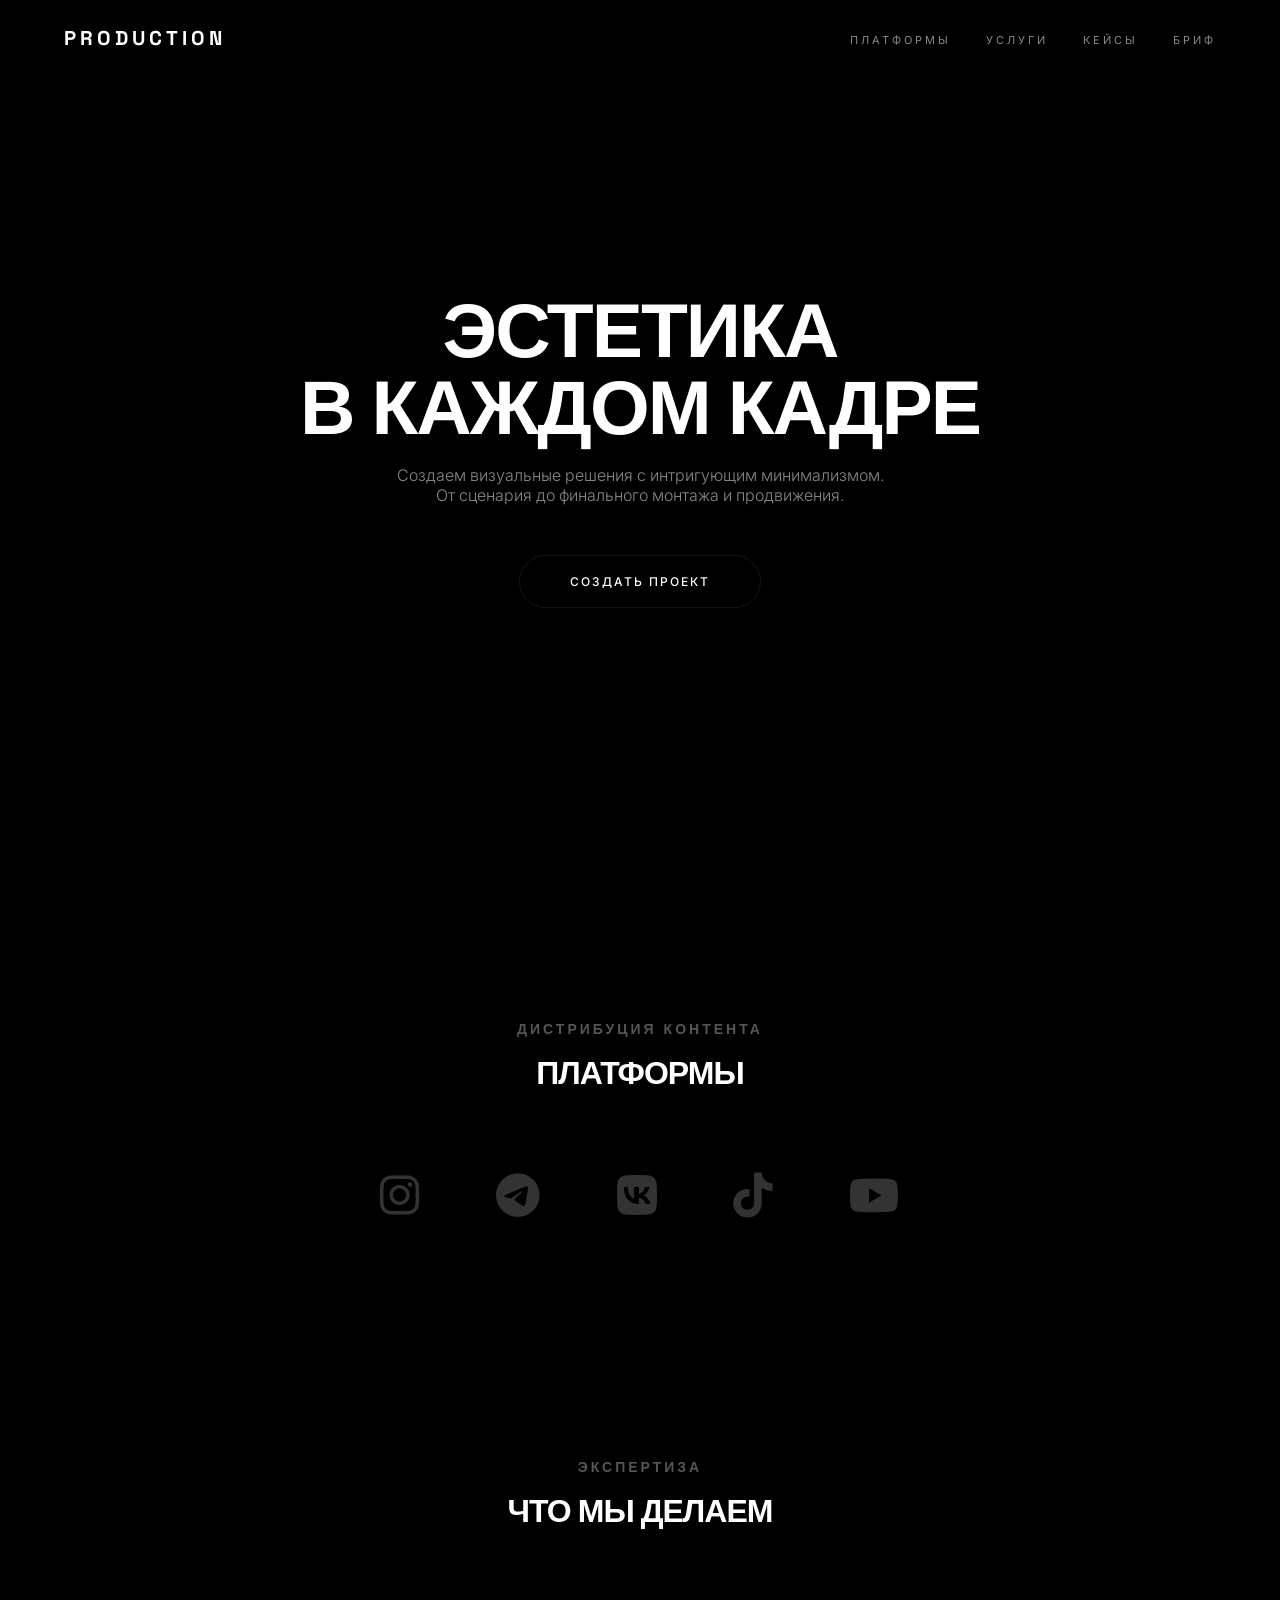
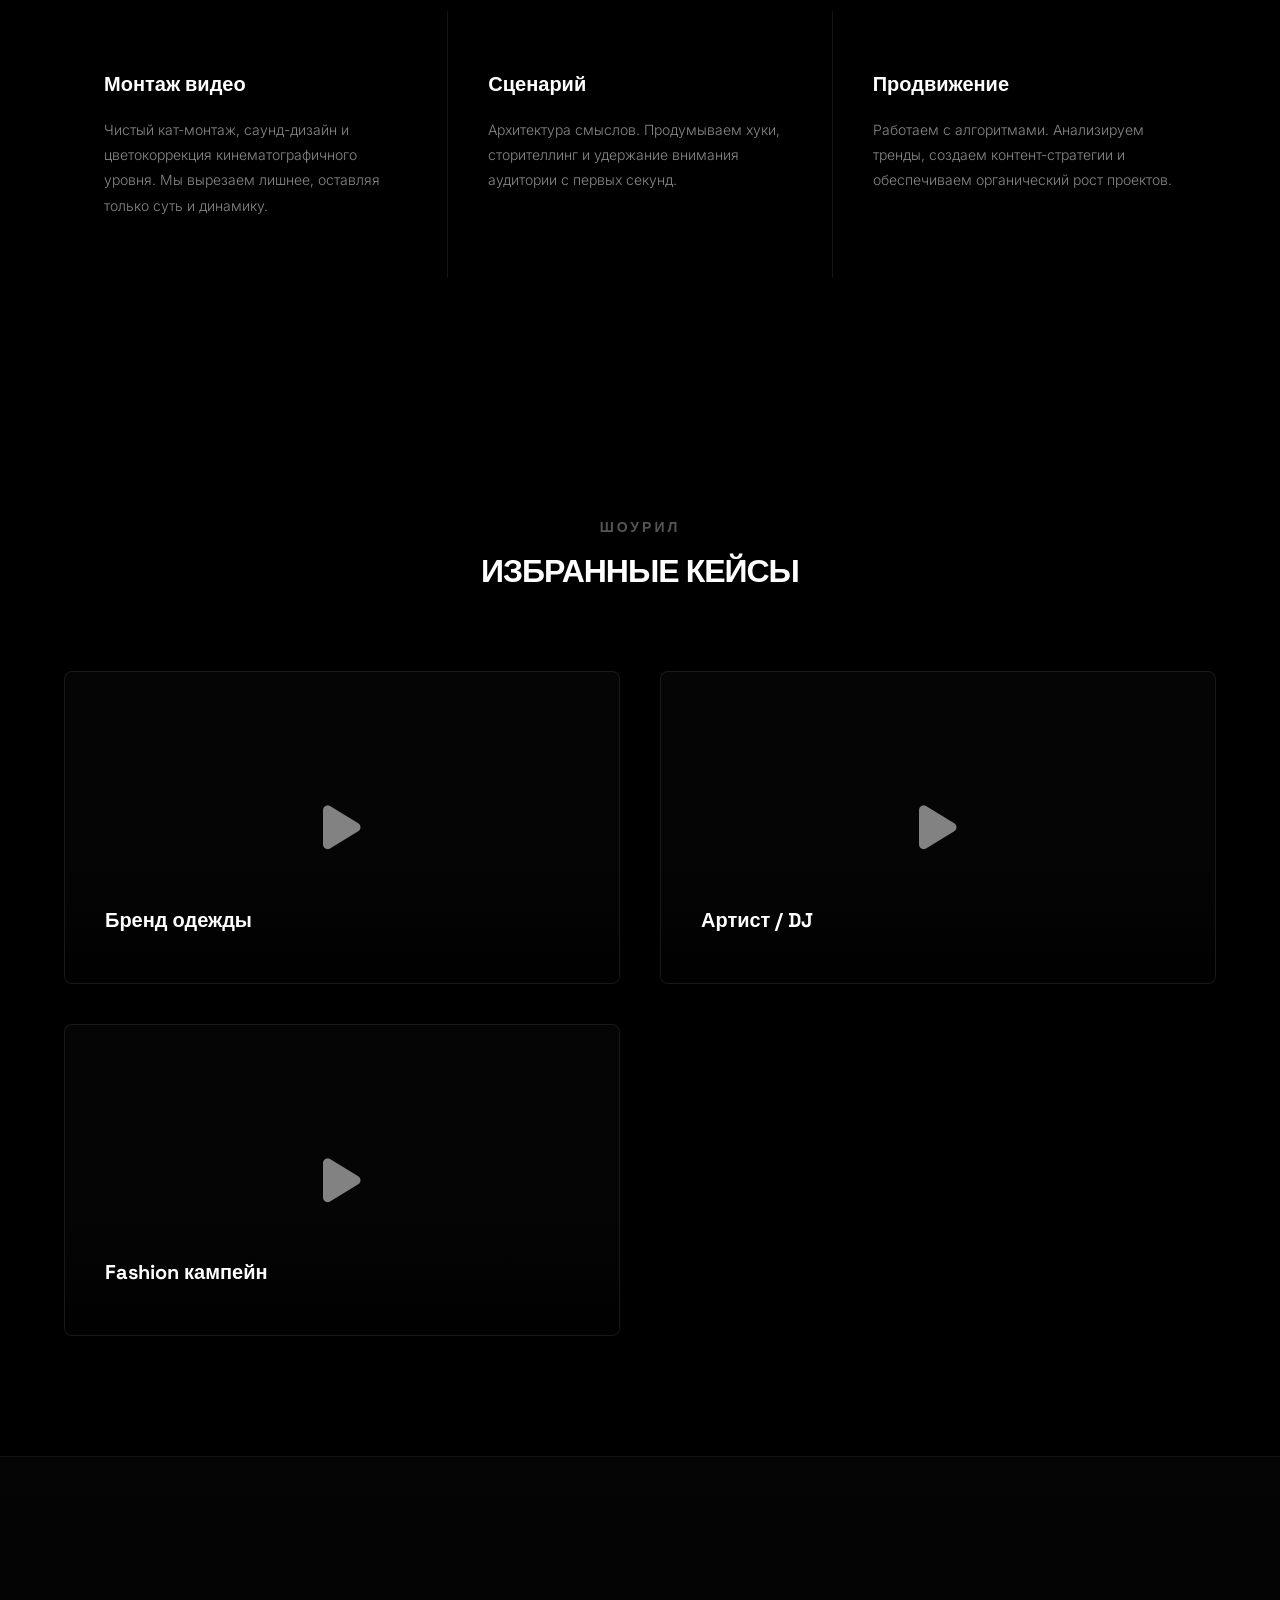
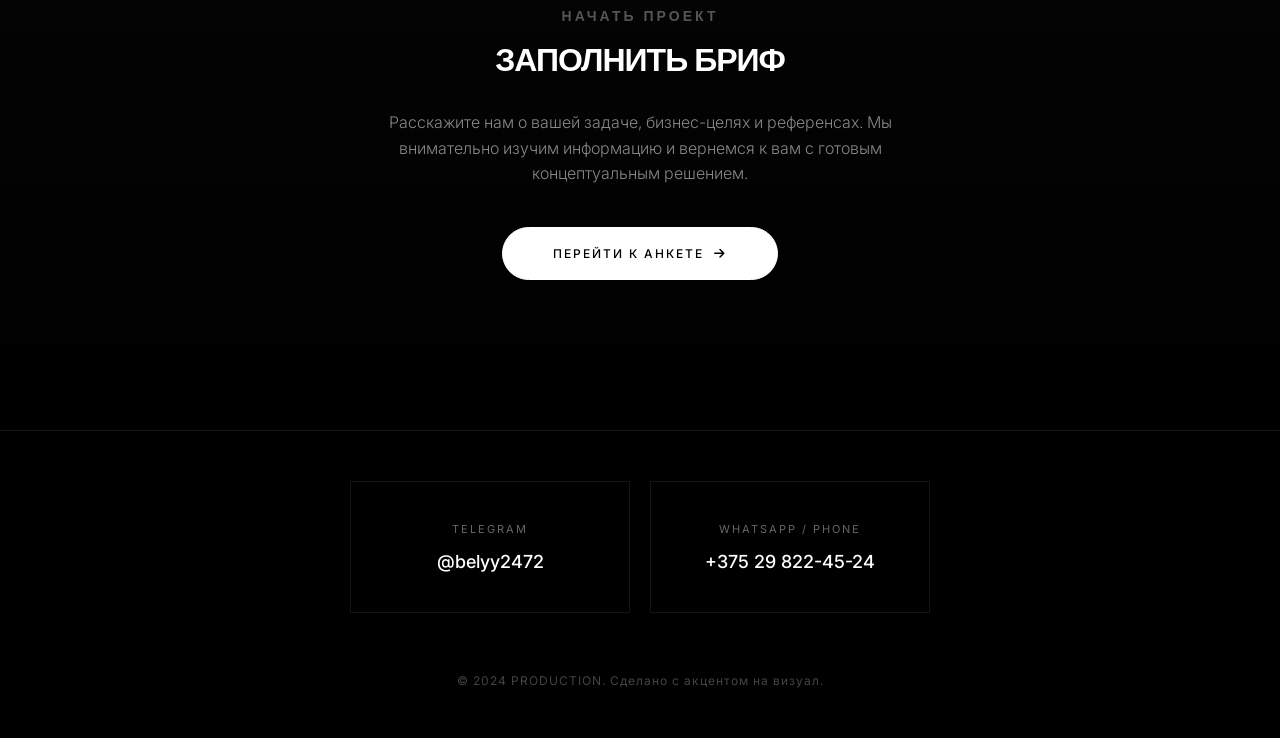
==== Untitled-1.html @ 93b4f533 "Add files via upload" ====
<!DOCTYPE html>
<html lang="ru">
<head>
    <meta charset="UTF-8">
    <meta name="viewport" content="width=device-width, initial-scale=1.0">
    <title>Production | Визуальные решения</title>
    <!-- Шрифты -->
    <link href="https://fonts.googleapis.com/css2?family=Inter:wght@300;400;500&family=Space+Grotesk:wght@500;700&display=swap" rel="stylesheet">
    <!-- Иконки для соцсетей и стрелочек -->
    <link rel="stylesheet" href="https://cdnjs.cloudflare.com/ajax/libs/font-awesome/6.4.0/css/all.min.css">
    
    <style>
        /* БАЗОВЫЕ НАСТРОЙКИ */
        :root {
            --bg-color: #000000; 
            --surface: rgba(255, 255, 255, 0.02);
            --border: rgba(255, 255, 255, 0.08);
            --text-main: #ffffff;
            --text-muted: #888888;
        }

        * { margin: 0; padding: 0; box-sizing: border-box; }

        body {
            font-family: 'Inter', sans-serif;
            background-color: var(--bg-color);
            color: var(--text-main);
            overflow-x: hidden;
            scroll-behavior: smooth;
        }

        h1, h2, h3, .logo-text { font-family: 'Space Grotesk', sans-serif; }
        a { text-decoration: none; color: inherit; }

        /* ШАПКА И ЛОГОТИП */
        header {
            position: fixed;
            top: 0; width: 100%;
            padding: 25px 5vw;
            display: flex; justify-content: space-between; align-items: center;
            background: linear-gradient(to bottom, rgba(0,0,0,0.9) 0%, transparent 100%);
            z-index: 1000;
        }

        .brand { display: flex; align-items: center; gap: 15px; cursor: pointer; }
        .brand img { width: 40px; height: 40px; object-fit: contain; }
        .logo-text { font-size: 20px; font-weight: 700; letter-spacing: 4px; color: white; text-transform: uppercase; }

        nav ul { list-style: none; display: flex; gap: 35px; }
        nav a { font-size: 11px; text-transform: uppercase; letter-spacing: 3px; color: var(--text-muted); transition: 0.3s; }
        nav a:hover { color: white; }

        /* АНИМАЦИИ ПОЯВЛЕНИЯ */
        .reveal {
            opacity: 0; transform: translateY(40px);
            transition: all 1s cubic-bezier(0.16, 1, 0.3, 1);
        }
        .reveal.active { opacity: 1; transform: translateY(0); }

        /* ГЛАВНЫЙ ЭКРАН */
        .hero {
            height: 100vh;
            display: flex; flex-direction: column; justify-content: center; align-items: center;
            text-align: center; padding: 0 20px; position: relative;
            background: linear-gradient(to bottom, rgba(0,0,0,0.3) 0%, rgba(0,0,0,0.8) 70%, #000000 100%), 
                        url('bg.jpg') center/cover no-repeat;
        }

        .hero h1 { font-size: 6vw; line-height: 1; margin-bottom: 20px; text-transform: uppercase; letter-spacing: -2px; }
        .hero p { font-size: 16px; color: var(--text-muted); max-width: 500px; margin-bottom: 50px; font-weight: 300; }

        /* КНОПКИ */
        .btn {
            padding: 18px 50px;
            background: transparent; color: white;
            font-size: 12px; font-weight: 500; text-transform: uppercase; letter-spacing: 2px;
            border: 1px solid var(--border); border-radius: 40px; cursor: pointer; transition: all 0.4s;
            display: inline-flex; align-items: center; gap: 10px;
        }
        .btn:hover { background: white; color: black; }
        
        /* Залитая кнопка для анкеты */
        .btn-filled { background: white; color: black; border-color: white; }
        .btn-filled:hover { background: transparent; color: white; border-color: var(--border); }

        /* ОБЩИЙ СТИЛЬ СЕКЦИЙ */
        section { padding: 120px 5vw; position: relative; z-index: 5; }
        .section-title { font-size: 32px; margin-bottom: 80px; text-transform: uppercase; letter-spacing: -1px; text-align: center; }
        .section-title span { color: #555; font-size: 14px; display: block; margin-bottom: 15px; letter-spacing: 3px; }

        /* ПЛАТФОРМЫ */
        .platforms-wrapper { display: flex; justify-content: center; align-items: center; gap: 6vw; flex-wrap: wrap; }
        .platform-icon { font-size: 45px; color: #333; transition: all 0.4s ease; cursor: pointer; }
        .platform-icon:hover.fa-instagram { color: #E1306C; transform: translateY(-10px); filter: drop-shadow(0 10px 20px rgba(225,48,108,0.4)); }
        .platform-icon:hover.fa-telegram { color: #229ED9; transform: translateY(-10px); filter: drop-shadow(0 10px 20px rgba(34,158,217,0.4)); }
        .platform-icon:hover.fa-vk { color: #4680C2; transform: translateY(-10px); filter: drop-shadow(0 10px 20px rgba(70,128,194,0.4)); }
        .platform-icon:hover.fa-tiktok { color: #fff; transform: translateY(-10px); text-shadow: -2px -2px 0 #00f2fe, 2px 2px 0 #fe0049; }
        .platform-icon:hover.fa-youtube { color: #FF0000; transform: translateY(-10px); filter: drop-shadow(0 10px 20px rgba(255,0,0,0.4)); }

        /* УСЛУГИ */
        .services-grid { display: grid; grid-template-columns: repeat(auto-fit, minmax(300px, 1fr)); gap: 1px; background: var(--border); }
        .service-card { background: var(--bg-color); padding: 60px 40px; transition: 0.4s; }
        .service-card:hover { background: var(--surface); }
        .service-card h3 { font-size: 20px; margin-bottom: 20px; }
        .service-card p { font-size: 14px; color: var(--text-muted); line-height: 1.8; font-weight: 300; }

        /* ПОРТФОЛИО */
        .portfolio-grid { display: grid; grid-template-columns: repeat(auto-fit, minmax(400px, 1fr)); gap: 40px; }
        .portfolio-item { position: relative; border-radius: 8px; overflow: hidden; aspect-ratio: 16/9; cursor: pointer; background: #050505; border: 1px solid var(--border); }
        .portfolio-item video { width: 100%; height: 100%; object-fit: cover; filter: grayscale(100%) brightness(0.4); transition: all 0.6s cubic-bezier(0.25, 0.46, 0.45, 0.94); }
        .play-icon { position: absolute; top: 50%; left: 50%; transform: translate(-50%, -50%); font-size: 50px; color: rgba(255,255,255,0.5); transition: all 0.4s ease; z-index: 10; pointer-events: none; }
        .portfolio-overlay { position: absolute; bottom: 0; left: 0; width: 100%; padding: 40px; background: linear-gradient(to top, rgba(0,0,0,0.9) 0%, transparent 100%); transition: all 0.4s ease; pointer-events: none; }
        .portfolio-overlay h3 { font-size: 20px; margin-bottom: 5px; transform: translateY(10px); transition: 0.4s; }
        .portfolio-overlay p { font-size: 12px; color: var(--text-muted); text-transform: uppercase; letter-spacing: 2px; transform: translateY(10px); opacity: 0; transition: 0.4s; }
        
        .portfolio-item:hover video { filter: grayscale(0%) brightness(1); transform: scale(1.03); }
        .portfolio-item:hover .play-icon { opacity: 0; transform: translate(-50%, -50%) scale(1.5); }
        .portfolio-item:hover .portfolio-overlay h3,
        .portfolio-item:hover .portfolio-overlay p { transform: translateY(0); opacity: 1; }

        /* АНКЕТА / БРИФ (Новый блок) */
        .brief-section {
            background: linear-gradient(to bottom, #050505, #000000);
            text-align: center;
            padding: 150px 5vw;
            border-top: 1px solid var(--border);
        }
        
        .brief-content { max-width: 600px; margin: 0 auto; }
        .brief-content p {
            font-size: 16px; color: var(--text-muted); line-height: 1.6; font-weight: 300; margin-bottom: 40px;
        }

        /* КОНТАКТЫ */
        footer { padding: 50px 5vw 50px; border-top: 1px solid var(--border); text-align: center; }
        .contact-links { display: flex; justify-content: center; gap: 20px; margin-bottom: 60px; flex-wrap: wrap; }
        .contact-card { padding: 40px; border: 1px solid var(--border); width: 280px; transition: 0.4s; }
        .contact-card:hover { border-color: white; background: var(--surface); }
        .contact-card span { display: block; font-size: 11px; color: #666; text-transform: uppercase; letter-spacing: 2px; margin-bottom: 15px; }
        .contact-card a { font-size: 18px; font-weight: 500; }
        .copyright { color: #444; font-size: 12px; letter-spacing: 1px; }

        @media (max-width: 768px) {
            header { padding: 20px; flex-direction: column; gap: 20px; background: black; }
            nav ul { flex-wrap: wrap; justify-content: center; gap: 15px; }
            .hero h1 { font-size: 40px; }
            .portfolio-grid { grid-template-columns: 1fr; }
            .platforms-wrapper { gap: 8vw; }
        }
    </style>
</head>
<body>

    <!-- ШАПКА -->
    <header>
        <div class="brand" onclick="window.scrollTo(0,0)">
            <img src="logo.png" alt="Логотип" onerror="this.style.display='none'"> 
            <span class="logo-text">Production</span>
        </div>
        <nav>
            <ul>
                <li><a href="#platforms">Платформы</a></li>
                <li><a href="#services">Услуги</a></li>
                <li><a href="#portfolio">Кейсы</a></li>
                <li><a href="#brief">Бриф</a></li> <!-- Добавлена кнопка Бриф в меню -->
            </ul>
        </nav>
    </header>

    <!-- ГЛАВНЫЙ ЭКРАН -->
    <section class="hero reveal">
        <h1>Эстетика<br>в каждом кадре</h1>
        <p>Создаем визуальные решения с интригующим минимализмом. От сценария до финального монтажа и продвижения.</p>
        <a href="#brief" class="btn">Создать проект</a>
    </section>

    <!-- ПЛАТФОРМЫ -->
    <section id="platforms">
        <h2 class="section-title reveal"><span>Дистрибуция контента</span> Платформы</h2>
        <div class="platforms-wrapper reveal">
            <i class="fa-brands fa-instagram platform-icon"></i>
            <i class="fa-brands fa-telegram platform-icon"></i>
            <i class="fa-brands fa-vk platform-icon"></i>
            <i class="fa-brands fa-tiktok platform-icon"></i>
            <i class="fa-brands fa-youtube platform-icon"></i>
        </div>
    </section>

    <!-- УСЛУГИ -->
    <section id="services">
        <h2 class="section-title reveal"><span>Экспертиза</span> Что мы делаем</h2>
        <div class="services-grid reveal">
            <div class="service-card">
                <h3>Монтаж видео</h3>
                <p>Чистый кат-монтаж, саунд-дизайн и цветокоррекция кинематографичного уровня. Мы вырезаем лишнее, оставляя только суть и динамику.</p>
            </div>
            <div class="service-card">
                <h3>Сценарий</h3>
                <p>Архитектура смыслов. Продумываем хуки, сторителлинг и удержание внимания аудитории с первых секунд.</p>
            </div>
            <div class="service-card">
                <h3>Продвижение</h3>
                <p>Работаем с алгоритмами. Анализируем тренды, создаем контент-стратегии и обеспечиваем органический рост проектов.</p>
            </div>
        </div>
    </section>

    <!-- ПОРТФОЛИО -->
    <section id="portfolio">
        <h2 class="section-title reveal"><span>Шоурил</span> Избранные кейсы</h2>
        <div class="portfolio-grid">
            
            <div class="portfolio-item reveal">
                <video src="https://cdn.coverr.co/videos/coverr-a-man-working-on-his-laptop-2856/1080p.mp4" muted loop playsinline></video>
                <i class="fa-solid fa-play play-icon"></i>
                <div class="portfolio-overlay">
                    <h3>Бренд одежды</h3>
                    <p>Reels • Монтаж</p>
                </div>
            </div>

            <div class="portfolio-item reveal" style="transition-delay: 0.1s;">
                <video src="https://cdn.coverr.co/videos/coverr-dj-mixing-music-in-a-club-5250/1080p.mp4" muted loop playsinline></video>
                <i class="fa-solid fa-play play-icon"></i>
                <div class="portfolio-overlay">
                    <h3>Артист / DJ</h3>
                    <p>Промо • TikTok</p>
                </div>
            </div>

            <div class="portfolio-item reveal" style="transition-delay: 0.2s;">
                <video src="https://cdn.coverr.co/videos/coverr-fashion-model-posing-in-a-studio-7036/1080p.mp4" muted loop playsinline></video>
                <i class="fa-solid fa-play play-icon"></i>
                <div class="portfolio-overlay">
                    <h3>Fashion кампейн</h3>
                    <p>YouTube • Сценарий</p>
                </div>
            </div>

        </div>
    </section>

    <!-- СЕКЦИЯ С АНКЕТОЙ (БРИФ) -->
    <section id="brief" class="brief-section reveal">
        <div class="brief-content">
            <h2 class="section-title" style="margin-bottom: 30px;"><span>Начать проект</span> Заполнить бриф</h2>
            <p>Расскажите нам о вашей задаче, бизнес-целях и референсах. Мы внимательно изучим информацию и вернемся к вам с готовым концептуальным решением.</p>
            <!-- ССЫЛКА НА ВАШУ GOOGLE ФОРМУ -->
            <a href="https://docs.google.com/forms/d/e/1FAIpQLSf7nuFdeDdjJe6Bgsn7Mg1mupMxiICfzl_mXEz2fYyOsfv13A/viewform?usp=dialog" target="_blank" class="btn btn-filled">
                Перейти к анкете <i class="fa-solid fa-arrow-right"></i>
            </a>
        </div>
    </section>

    <!-- КОНТАКТЫ -->
    <footer id="contact">
        <div class="contact-links reveal">
            <div class="contact-card">
                <span>Telegram</span>
                <a href="https://t.me/belyy2472" target="_blank">@belyy2472</a>
            </div>
            <div class="contact-card">
                <span>WhatsApp / Phone</span>
                <a href="tel:+375298224524">+375 29 822-45-24</a>
            </div>
        </div>
        <p class="copyright">© 2024 PRODUCTION. Сделано с акцентом на визуал.</p>
    </footer>

    <!-- СКРИПТЫ -->
    <script>
        // Анимация появления блоков
        const revealObserver = new IntersectionObserver((entries, observer) => {
            entries.forEach(entry => {
                if (entry.isIntersecting) {
                    entry.target.classList.add('active');
                    observer.unobserve(entry.target);
                }
            });
        }, { threshold: 0.1, rootMargin: "0px 0px -50px 0px" });
        
        document.querySelectorAll('.reveal').forEach(el => revealObserver.observe(el));

        // Воспроизведение видео при наведении
        document.querySelectorAll('.portfolio-item').forEach(item => {
            const video = item.querySelector('video');
            item.addEventListener('mouseenter', () => video.play());
            item.addEventListener('mouseleave', () => {
                video.pause();
                // video.currentTime = 0; // раскомментируйте, если нужно сбрасывать видео в начало
            });
        });
    </script>
</body>
</html>
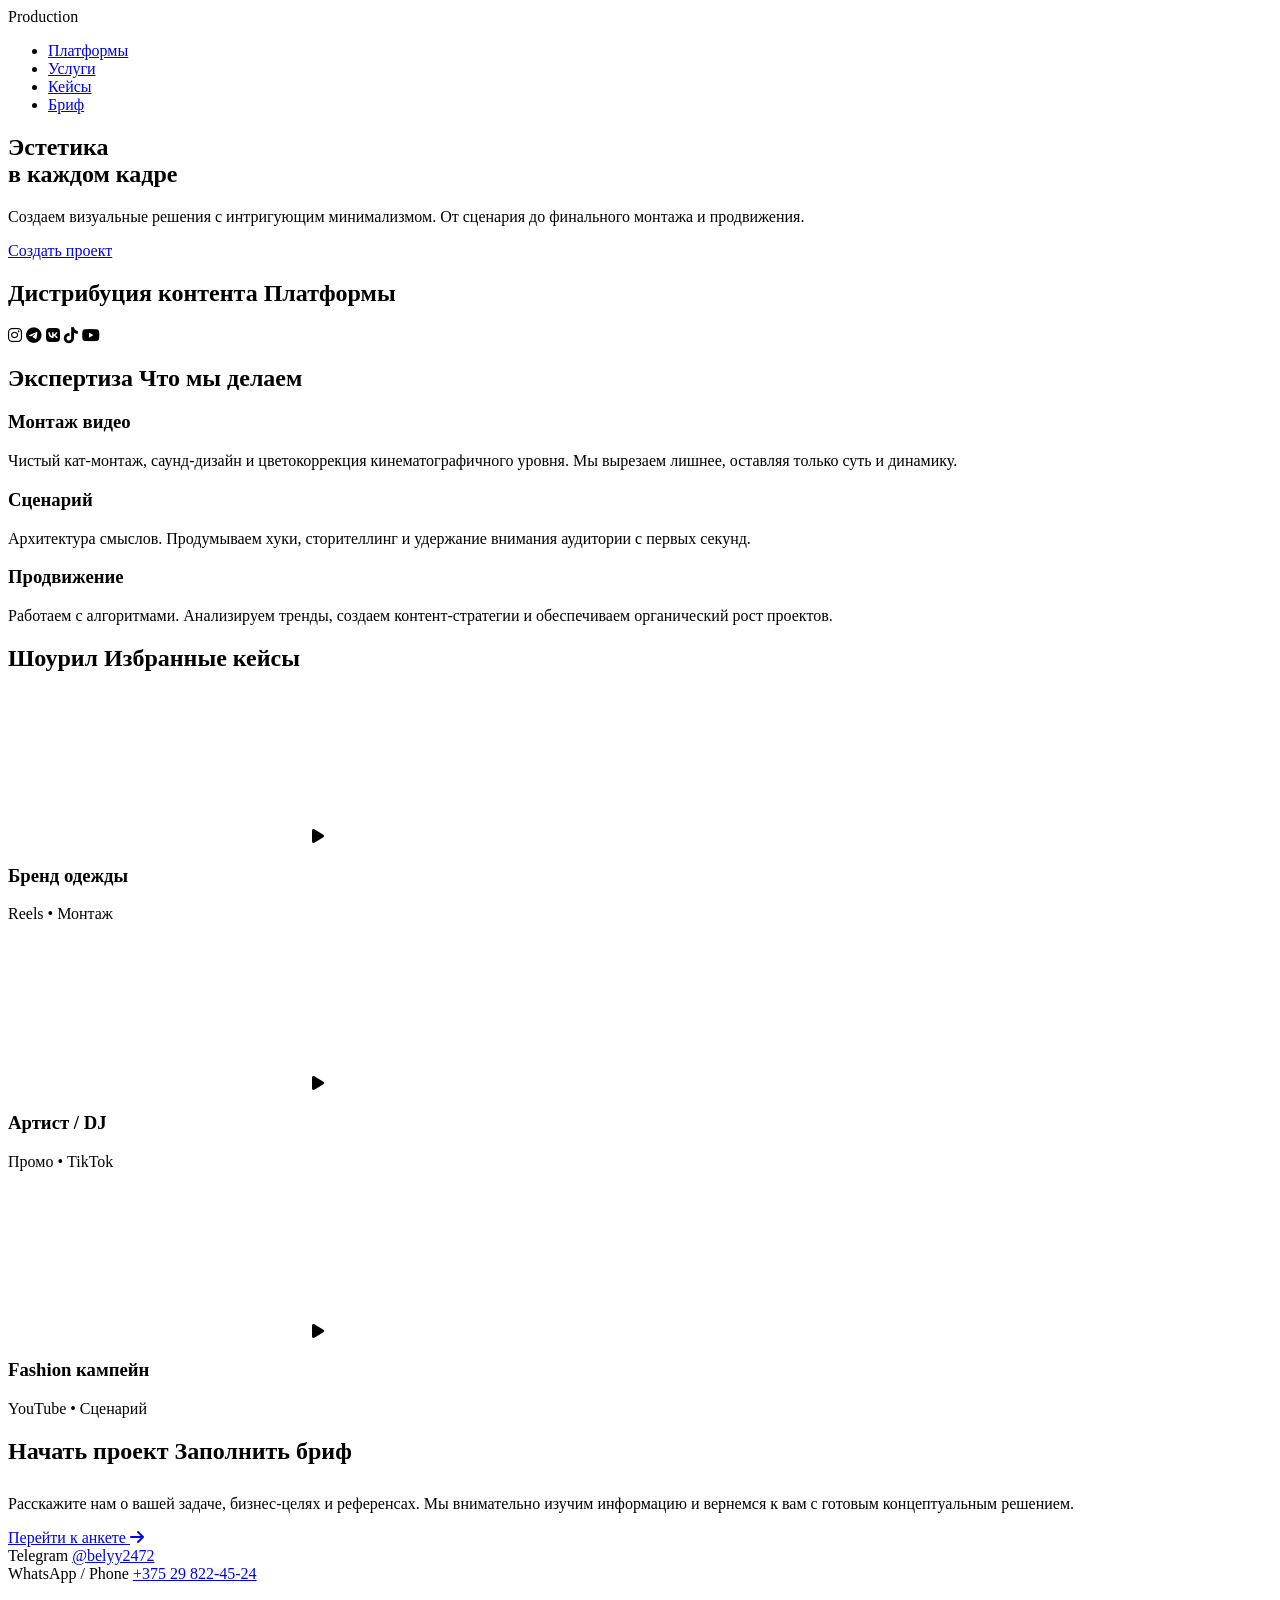
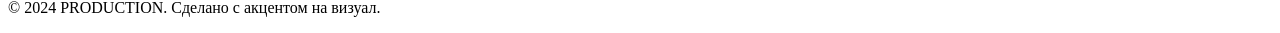
==== commit e014e63e: "Add files via upload" ====
--- a/Untitled-1.html
+++ b/Untitled-1.html
@@ -4,156 +4,22 @@
     <meta charset="UTF-8">
     <meta name="viewport" content="width=device-width, initial-scale=1.0">
     <title>Production | Визуальные решения</title>
-    <!-- Шрифты -->
+    
+    <!-- Подключение шрифтов Google Fonts -->
     <link href="https://fonts.googleapis.com/css2?family=Inter:wght@300;400;500&family=Space+Grotesk:wght@500;700&display=swap" rel="stylesheet">
-    <!-- Иконки для соцсетей и стрелочек -->
+    
+    <!-- Подключение иконок FontAwesome (соцсети, стрелки, play) -->
     <link rel="stylesheet" href="https://cdnjs.cloudflare.com/ajax/libs/font-awesome/6.4.0/css/all.min.css">
     
-    <style>
-        /* БАЗОВЫЕ НАСТРОЙКИ */
-        :root {
-            --bg-color: #000000; 
-            --surface: rgba(255, 255, 255, 0.02);
-            --border: rgba(255, 255, 255, 0.08);
-            --text-main: #ffffff;
-            --text-muted: #888888;
-        }
-
-        * { margin: 0; padding: 0; box-sizing: border-box; }
-
-        body {
-            font-family: 'Inter', sans-serif;
-            background-color: var(--bg-color);
-            color: var(--text-main);
-            overflow-x: hidden;
-            scroll-behavior: smooth;
-        }
-
-        h1, h2, h3, .logo-text { font-family: 'Space Grotesk', sans-serif; }
-        a { text-decoration: none; color: inherit; }
-
-        /* ШАПКА И ЛОГОТИП */
-        header {
-            position: fixed;
-            top: 0; width: 100%;
-            padding: 25px 5vw;
-            display: flex; justify-content: space-between; align-items: center;
-            background: linear-gradient(to bottom, rgba(0,0,0,0.9) 0%, transparent 100%);
-            z-index: 1000;
-        }
-
-        .brand { display: flex; align-items: center; gap: 15px; cursor: pointer; }
-        .brand img { width: 40px; height: 40px; object-fit: contain; }
-        .logo-text { font-size: 20px; font-weight: 700; letter-spacing: 4px; color: white; text-transform: uppercase; }
-
-        nav ul { list-style: none; display: flex; gap: 35px; }
-        nav a { font-size: 11px; text-transform: uppercase; letter-spacing: 3px; color: var(--text-muted); transition: 0.3s; }
-        nav a:hover { color: white; }
-
-        /* АНИМАЦИИ ПОЯВЛЕНИЯ */
-        .reveal {
-            opacity: 0; transform: translateY(40px);
-            transition: all 1s cubic-bezier(0.16, 1, 0.3, 1);
-        }
-        .reveal.active { opacity: 1; transform: translateY(0); }
-
-        /* ГЛАВНЫЙ ЭКРАН */
-        .hero {
-            height: 100vh;
-            display: flex; flex-direction: column; justify-content: center; align-items: center;
-            text-align: center; padding: 0 20px; position: relative;
-            background: linear-gradient(to bottom, rgba(0,0,0,0.3) 0%, rgba(0,0,0,0.8) 70%, #000000 100%), 
-                        url('bg.jpg') center/cover no-repeat;
-        }
-
-        .hero h1 { font-size: 6vw; line-height: 1; margin-bottom: 20px; text-transform: uppercase; letter-spacing: -2px; }
-        .hero p { font-size: 16px; color: var(--text-muted); max-width: 500px; margin-bottom: 50px; font-weight: 300; }
-
-        /* КНОПКИ */
-        .btn {
-            padding: 18px 50px;
-            background: transparent; color: white;
-            font-size: 12px; font-weight: 500; text-transform: uppercase; letter-spacing: 2px;
-            border: 1px solid var(--border); border-radius: 40px; cursor: pointer; transition: all 0.4s;
-            display: inline-flex; align-items: center; gap: 10px;
-        }
-        .btn:hover { background: white; color: black; }
-        
-        /* Залитая кнопка для анкеты */
-        .btn-filled { background: white; color: black; border-color: white; }
-        .btn-filled:hover { background: transparent; color: white; border-color: var(--border); }
-
-        /* ОБЩИЙ СТИЛЬ СЕКЦИЙ */
-        section { padding: 120px 5vw; position: relative; z-index: 5; }
-        .section-title { font-size: 32px; margin-bottom: 80px; text-transform: uppercase; letter-spacing: -1px; text-align: center; }
-        .section-title span { color: #555; font-size: 14px; display: block; margin-bottom: 15px; letter-spacing: 3px; }
-
-        /* ПЛАТФОРМЫ */
-        .platforms-wrapper { display: flex; justify-content: center; align-items: center; gap: 6vw; flex-wrap: wrap; }
-        .platform-icon { font-size: 45px; color: #333; transition: all 0.4s ease; cursor: pointer; }
-        .platform-icon:hover.fa-instagram { color: #E1306C; transform: translateY(-10px); filter: drop-shadow(0 10px 20px rgba(225,48,108,0.4)); }
-        .platform-icon:hover.fa-telegram { color: #229ED9; transform: translateY(-10px); filter: drop-shadow(0 10px 20px rgba(34,158,217,0.4)); }
-        .platform-icon:hover.fa-vk { color: #4680C2; transform: translateY(-10px); filter: drop-shadow(0 10px 20px rgba(70,128,194,0.4)); }
-        .platform-icon:hover.fa-tiktok { color: #fff; transform: translateY(-10px); text-shadow: -2px -2px 0 #00f2fe, 2px 2px 0 #fe0049; }
-        .platform-icon:hover.fa-youtube { color: #FF0000; transform: translateY(-10px); filter: drop-shadow(0 10px 20px rgba(255,0,0,0.4)); }
-
-        /* УСЛУГИ */
-        .services-grid { display: grid; grid-template-columns: repeat(auto-fit, minmax(300px, 1fr)); gap: 1px; background: var(--border); }
-        .service-card { background: var(--bg-color); padding: 60px 40px; transition: 0.4s; }
-        .service-card:hover { background: var(--surface); }
-        .service-card h3 { font-size: 20px; margin-bottom: 20px; }
-        .service-card p { font-size: 14px; color: var(--text-muted); line-height: 1.8; font-weight: 300; }
-
-        /* ПОРТФОЛИО */
-        .portfolio-grid { display: grid; grid-template-columns: repeat(auto-fit, minmax(400px, 1fr)); gap: 40px; }
-        .portfolio-item { position: relative; border-radius: 8px; overflow: hidden; aspect-ratio: 16/9; cursor: pointer; background: #050505; border: 1px solid var(--border); }
-        .portfolio-item video { width: 100%; height: 100%; object-fit: cover; filter: grayscale(100%) brightness(0.4); transition: all 0.6s cubic-bezier(0.25, 0.46, 0.45, 0.94); }
-        .play-icon { position: absolute; top: 50%; left: 50%; transform: translate(-50%, -50%); font-size: 50px; color: rgba(255,255,255,0.5); transition: all 0.4s ease; z-index: 10; pointer-events: none; }
-        .portfolio-overlay { position: absolute; bottom: 0; left: 0; width: 100%; padding: 40px; background: linear-gradient(to top, rgba(0,0,0,0.9) 0%, transparent 100%); transition: all 0.4s ease; pointer-events: none; }
-        .portfolio-overlay h3 { font-size: 20px; margin-bottom: 5px; transform: translateY(10px); transition: 0.4s; }
-        .portfolio-overlay p { font-size: 12px; color: var(--text-muted); text-transform: uppercase; letter-spacing: 2px; transform: translateY(10px); opacity: 0; transition: 0.4s; }
-        
-        .portfolio-item:hover video { filter: grayscale(0%) brightness(1); transform: scale(1.03); }
-        .portfolio-item:hover .play-icon { opacity: 0; transform: translate(-50%, -50%) scale(1.5); }
-        .portfolio-item:hover .portfolio-overlay h3,
-        .portfolio-item:hover .portfolio-overlay p { transform: translateY(0); opacity: 1; }
-
-        /* АНКЕТА / БРИФ (Новый блок) */
-        .brief-section {
-            background: linear-gradient(to bottom, #050505, #000000);
-            text-align: center;
-            padding: 150px 5vw;
-            border-top: 1px solid var(--border);
-        }
-        
-        .brief-content { max-width: 600px; margin: 0 auto; }
-        .brief-content p {
-            font-size: 16px; color: var(--text-muted); line-height: 1.6; font-weight: 300; margin-bottom: 40px;
-        }
-
-        /* КОНТАКТЫ */
-        footer { padding: 50px 5vw 50px; border-top: 1px solid var(--border); text-align: center; }
-        .contact-links { display: flex; justify-content: center; gap: 20px; margin-bottom: 60px; flex-wrap: wrap; }
-        .contact-card { padding: 40px; border: 1px solid var(--border); width: 280px; transition: 0.4s; }
-        .contact-card:hover { border-color: white; background: var(--surface); }
-        .contact-card span { display: block; font-size: 11px; color: #666; text-transform: uppercase; letter-spacing: 2px; margin-bottom: 15px; }
-        .contact-card a { font-size: 18px; font-weight: 500; }
-        .copyright { color: #444; font-size: 12px; letter-spacing: 1px; }
-
-        @media (max-width: 768px) {
-            header { padding: 20px; flex-direction: column; gap: 20px; background: black; }
-            nav ul { flex-wrap: wrap; justify-content: center; gap: 15px; }
-            .hero h1 { font-size: 40px; }
-            .portfolio-grid { grid-template-columns: 1fr; }
-            .platforms-wrapper { gap: 8vw; }
-        }
-    </style>
+    <!-- ПОДКЛЮЧЕНИЕ ВАШЕГО CSS ФАЙЛА -->
+    <link rel="stylesheet" href="style.css">
 </head>
 <body>
 
     <!-- ШАПКА -->
     <header>
         <div class="brand" onclick="window.scrollTo(0,0)">
+            <!-- Логотип (файл logo.png должен лежать в той же папке) -->
             <img src="logo.png" alt="Логотип" onerror="this.style.display='none'"> 
             <span class="logo-text">Production</span>
         </div>
@@ -162,7 +28,7 @@
                 <li><a href="#platforms">Платформы</a></li>
                 <li><a href="#services">Услуги</a></li>
                 <li><a href="#portfolio">Кейсы</a></li>
-                <li><a href="#brief">Бриф</a></li> <!-- Добавлена кнопка Бриф в меню -->
+                <li><a href="#brief">Бриф</a></li>
             </ul>
         </nav>
     </header>
@@ -210,6 +76,7 @@
         <h2 class="section-title reveal"><span>Шоурил</span> Избранные кейсы</h2>
         <div class="portfolio-grid">
             
+            <!-- Кейс 1 -->
             <div class="portfolio-item reveal">
                 <video src="https://cdn.coverr.co/videos/coverr-a-man-working-on-his-laptop-2856/1080p.mp4" muted loop playsinline></video>
                 <i class="fa-solid fa-play play-icon"></i>
@@ -219,6 +86,7 @@
                 </div>
             </div>
 
+            <!-- Кейс 2 -->
             <div class="portfolio-item reveal" style="transition-delay: 0.1s;">
                 <video src="https://cdn.coverr.co/videos/coverr-dj-mixing-music-in-a-club-5250/1080p.mp4" muted loop playsinline></video>
                 <i class="fa-solid fa-play play-icon"></i>
@@ -228,6 +96,7 @@
                 </div>
             </div>
 
+            <!-- Кейс 3 -->
             <div class="portfolio-item reveal" style="transition-delay: 0.2s;">
                 <video src="https://cdn.coverr.co/videos/coverr-fashion-model-posing-in-a-studio-7036/1080p.mp4" muted loop playsinline></video>
                 <i class="fa-solid fa-play play-icon"></i>
@@ -245,7 +114,6 @@
         <div class="brief-content">
             <h2 class="section-title" style="margin-bottom: 30px;"><span>Начать проект</span> Заполнить бриф</h2>
             <p>Расскажите нам о вашей задаче, бизнес-целях и референсах. Мы внимательно изучим информацию и вернемся к вам с готовым концептуальным решением.</p>
-            <!-- ССЫЛКА НА ВАШУ GOOGLE ФОРМУ -->
             <a href="https://docs.google.com/forms/d/e/1FAIpQLSf7nuFdeDdjJe6Bgsn7Mg1mupMxiICfzl_mXEz2fYyOsfv13A/viewform?usp=dialog" target="_blank" class="btn btn-filled">
                 Перейти к анкете <i class="fa-solid fa-arrow-right"></i>
             </a>
@@ -267,9 +135,9 @@
         <p class="copyright">© 2024 PRODUCTION. Сделано с акцентом на визуал.</p>
     </footer>
 
-    <!-- СКРИПТЫ -->
+    <!-- СКРИПТЫ (JS для анимаций и видео) -->
     <script>
-        // Анимация появления блоков
+        // 1. Анимация плавного появления блоков при скролле (Scroll Reveal)
         const revealObserver = new IntersectionObserver((entries, observer) => {
             entries.forEach(entry => {
                 if (entry.isIntersecting) {
@@ -281,13 +149,19 @@
         
         document.querySelectorAll('.reveal').forEach(el => revealObserver.observe(el));
 
-        // Воспроизведение видео при наведении
+        // 2. Логика воспроизведения видео при наведении мышки
         document.querySelectorAll('.portfolio-item').forEach(item => {
             const video = item.querySelector('video');
-            item.addEventListener('mouseenter', () => video.play());
+            
+            // Включаем видео при наведении
+            item.addEventListener('mouseenter', () => {
+                video.play();
+            });
+            
+            // Ставим на паузу при отводе мыши
             item.addEventListener('mouseleave', () => {
                 video.pause();
-                // video.currentTime = 0; // раскомментируйте, если нужно сбрасывать видео в начало
+                // video.currentTime = 0; // Раскомментируйте, если хотите чтобы видео сбрасывалось в начало
             });
         });
     </script>
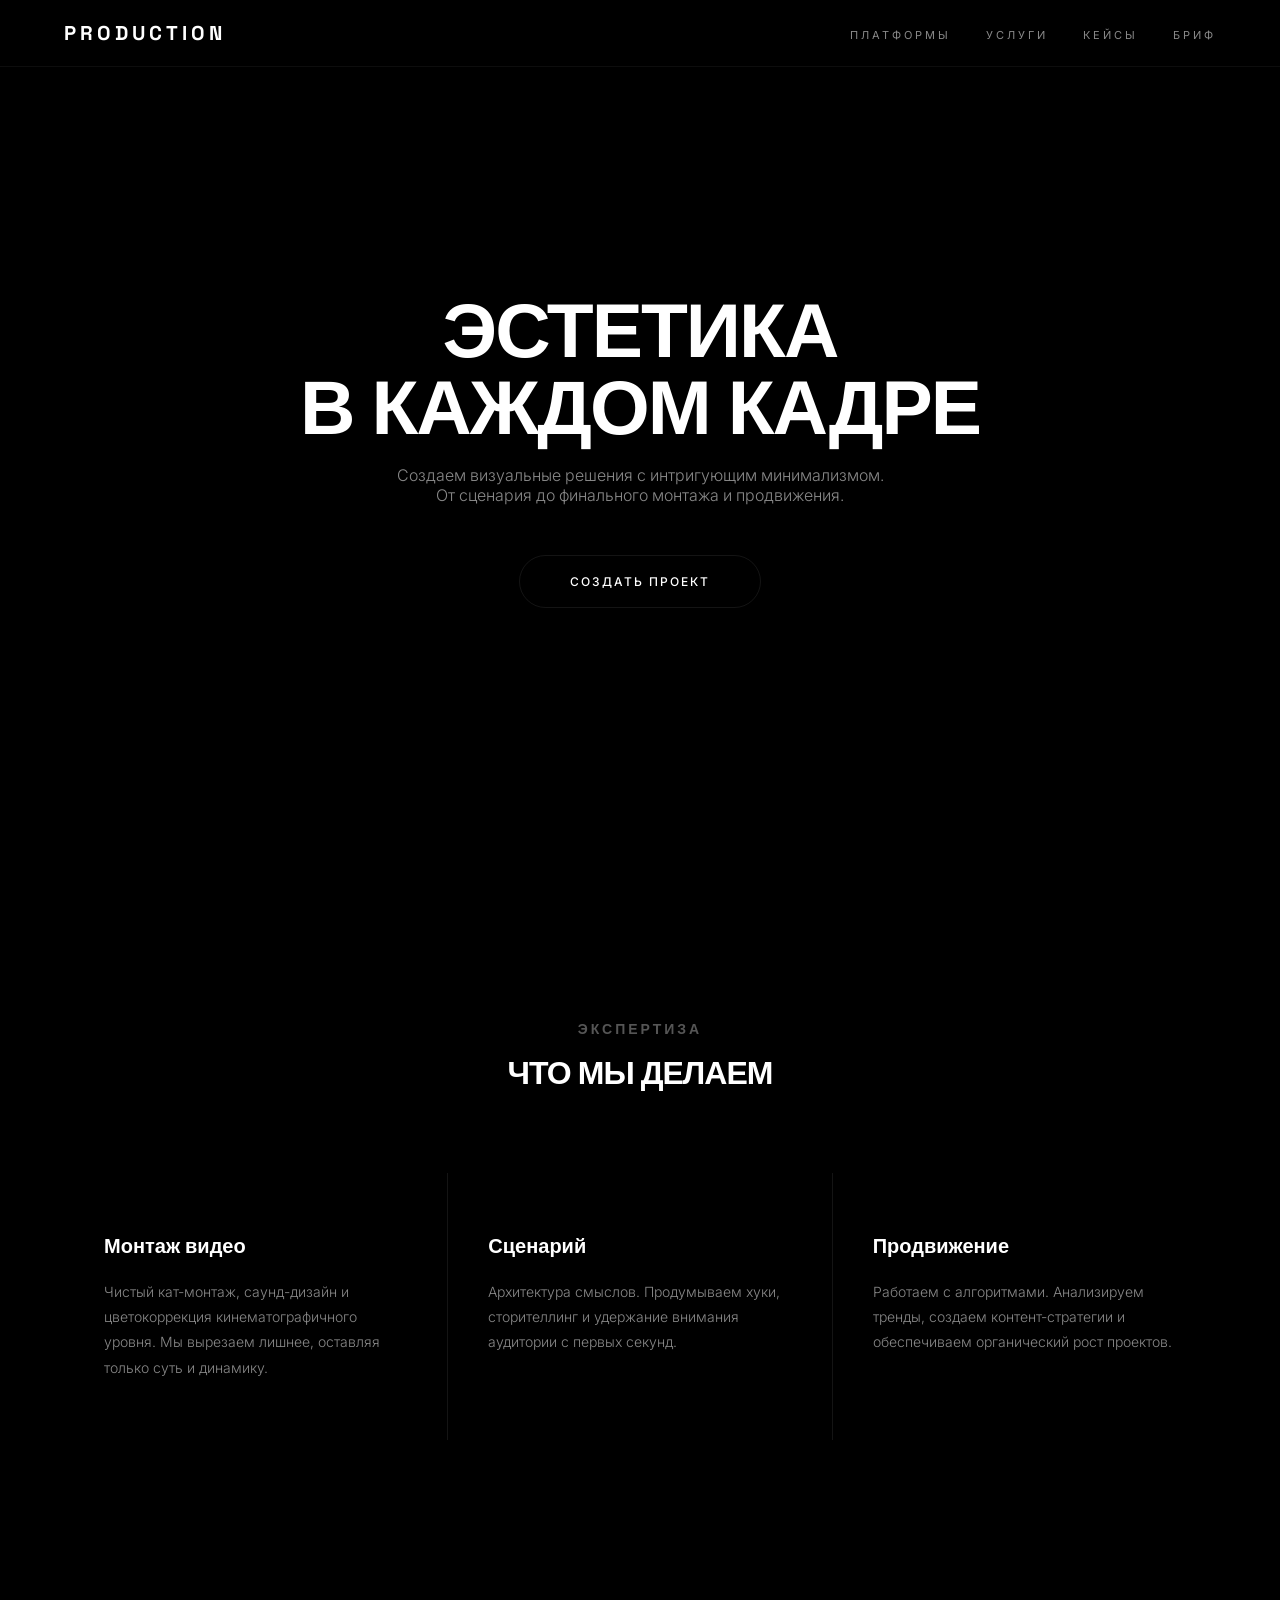
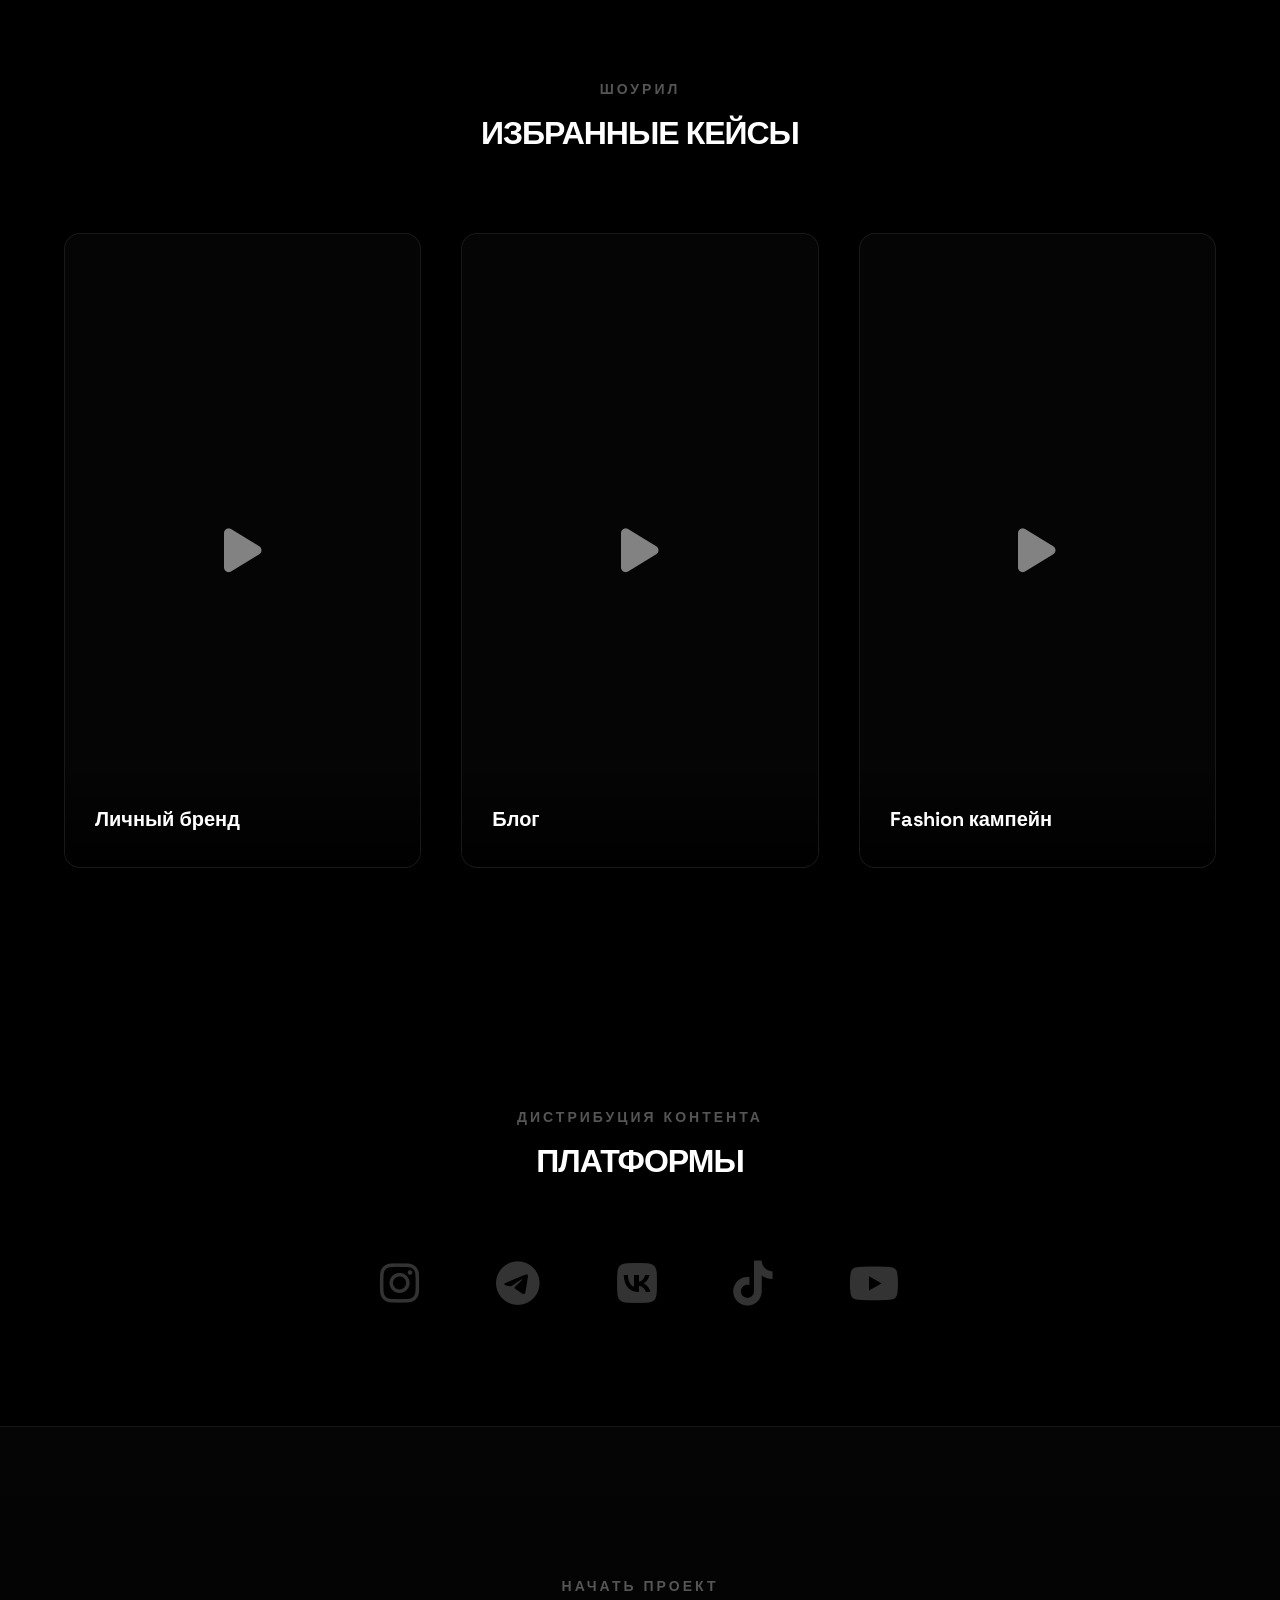
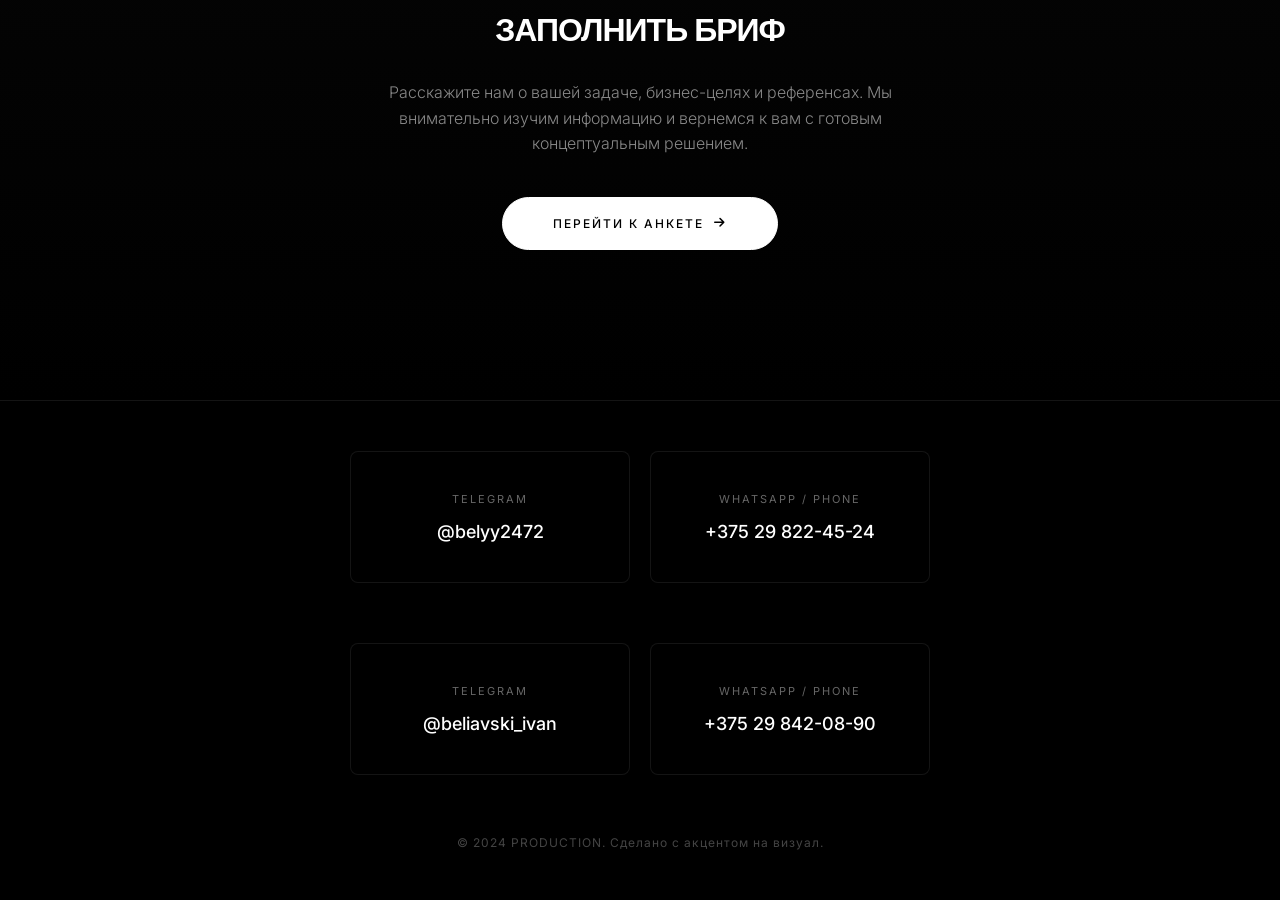
==== commit 78fb1c17: "Add files via upload" ====
--- a/Untitled-1.html
+++ b/Untitled-1.html
@@ -8,18 +8,249 @@
     <!-- Подключение шрифтов Google Fonts -->
     <link href="https://fonts.googleapis.com/css2?family=Inter:wght@300;400;500&family=Space+Grotesk:wght@500;700&display=swap" rel="stylesheet">
     
-    <!-- Подключение иконок FontAwesome (соцсети, стрелки, play) -->
+    <!-- Подключение иконок FontAwesome -->
     <link rel="stylesheet" href="https://cdnjs.cloudflare.com/ajax/libs/font-awesome/6.4.0/css/all.min.css">
     
-    <!-- ПОДКЛЮЧЕНИЕ ВАШЕГО CSS ФАЙЛА -->
-    <link rel="stylesheet" href="style.css">
+    <style>
+        /* =========================================
+           1. БАЗОВЫЕ НАСТРОЙКИ И ПЕРЕМЕННЫЕ
+           ========================================= */
+        :root {
+            --bg-color: #000000;
+            --surface: rgba(255, 255, 255, 0.03);
+            --border: rgba(255, 255, 255, 0.08);
+            --text-main: #ffffff;
+            --text-muted: #888888;
+        }
+
+        * { margin: 0; padding: 0; box-sizing: border-box; }
+
+        body {
+            font-family: 'Inter', sans-serif;
+            background-color: var(--bg-color);
+            color: var(--text-main);
+            overflow-x: hidden;
+            scroll-behavior: smooth;
+        }
+
+        h1, h2, h3, .logo-text { font-family: 'Space Grotesk', sans-serif; }
+        a { text-decoration: none; color: inherit; }
+
+        /* =========================================
+           2. ГЛОБАЛЬНЫЕ АНИМАЦИИ (SCROLL REVEAL)
+           ========================================= */
+        .reveal {
+            opacity: 0; 
+            transform: translateY(50px) scale(0.98);
+            transition: all 1s cubic-bezier(0.16, 1, 0.3, 1);
+        }
+        .reveal.active { opacity: 1; transform: translateY(0) scale(1); }
+
+        /* =========================================
+           3. ШАПКА И НАВИГАЦИЯ
+           ========================================= */
+        header {
+            position: fixed; top: 0; width: 100%; padding: 20px 5vw;
+            display: flex; justify-content: space-between; align-items: center;
+            background: rgba(0, 0, 0, 0.4);
+            backdrop-filter: blur(12px); -webkit-backdrop-filter: blur(12px);
+            border-bottom: 1px solid rgba(255, 255, 255, 0.05);
+            z-index: 1000; transition: all 0.4s ease;
+        }
+
+        .brand { display: flex; align-items: center; gap: 15px; cursor: pointer; }
+        .brand img { width: 40px; height: 40px; object-fit: contain; }
+        .logo-text { font-size: 20px; font-weight: 700; letter-spacing: 4px; text-transform: uppercase; }
+
+        nav ul { list-style: none; display: flex; gap: 35px; }
+        nav a { font-size: 11px; text-transform: uppercase; letter-spacing: 3px; color: var(--text-muted); transition: 0.3s ease; }
+        nav a:hover { color: white; text-shadow: 0 0 10px rgba(255,255,255,0.5); }
+
+        /* =========================================
+           4. ГЛАВНЫЙ ЭКРАН (HERO С ВИДЕО)
+           ========================================= */
+        .hero {
+            height: 100vh;
+            position: relative; 
+            display: flex; 
+            justify-content: center; 
+            align-items: center;
+            overflow: hidden; 
+        }
+
+        .hero-video {
+            position: absolute;
+            top: 0; left: 0;
+            width: 100%; height: 100%;
+            object-fit: cover; 
+            z-index: 1; 
+            filter: brightness(0.8); 
+        }
+
+        .hero-overlay {
+            position: absolute;
+            top: 0; left: 0;
+            width: 100%; height: 100%;
+            background: linear-gradient(to bottom, rgba(0,0,0,0.3) 0%, rgba(0,0,0,0.7) 70%, #000000 100%);
+            z-index: 2; 
+        }
+
+        .hero-content {
+            position: relative;
+            z-index: 3; 
+            text-align: center;
+            padding: 0 20px;
+            display: flex; flex-direction: column; align-items: center;
+        }
+
+        .hero h1 { 
+            font-size: 6vw; line-height: 1; margin-bottom: 20px; 
+            text-transform: uppercase; letter-spacing: -2px; 
+            animation: fadeInDown 1.2s ease-out; 
+        }
+
+        .hero p { 
+            font-size: 16px; color: var(--text-muted); max-width: 500px; 
+            margin-bottom: 50px; font-weight: 300; 
+            animation: fadeInUp 1.2s ease-out 0.2s backwards;
+        }
+
+        @keyframes fadeInDown {
+            from { opacity: 0; transform: translateY(-30px); }
+            to { opacity: 1; transform: translateY(0); }
+        }
+
+        @keyframes fadeInUp {
+            from { opacity: 0; transform: translateY(30px); }
+            to { opacity: 1; transform: translateY(0); }
+        }
+
+        /* =========================================
+           5. КНОПКИ
+           ========================================= */
+        .btn {
+            padding: 18px 50px; background: transparent; color: white;
+            font-size: 12px; font-weight: 500; text-transform: uppercase; letter-spacing: 2px;
+            border: 1px solid var(--border); border-radius: 40px; cursor: pointer; 
+            transition: all 0.4s cubic-bezier(0.25, 0.46, 0.45, 0.94);
+            display: inline-flex; align-items: center; gap: 10px;
+        }
+        .btn:hover { background: white; color: black; transform: translateY(-3px); box-shadow: 0 10px 20px rgba(255, 255, 255, 0.15); }
+        
+        .btn-filled { background: white; color: black; border-color: white; }
+        .btn-filled:hover { background: transparent; color: white; border-color: var(--border); }
+
+        /* =========================================
+           6. СТРУКТУРА СЕКЦИЙ
+           ========================================= */
+        section { padding: 120px 5vw; position: relative; z-index: 5; }
+        .section-title { font-size: 32px; margin-bottom: 80px; text-transform: uppercase; letter-spacing: -1px; text-align: center; }
+        .section-title span { color: #555; font-size: 14px; display: block; margin-bottom: 15px; letter-spacing: 3px; }
+
+        /* =========================================
+           7. ПЛАТФОРМЫ
+           ========================================= */
+        .platforms-wrapper { display: flex; justify-content: center; align-items: center; gap: 6vw; flex-wrap: wrap; }
+        .platform-icon { font-size: 45px; color: #333; transition: all 0.5s cubic-bezier(0.34, 1.56, 0.64, 1); cursor: pointer; }
+        .platform-icon:hover.fa-instagram { color: #E1306C; transform: translateY(-15px) scale(1.1); filter: drop-shadow(0 15px 25px rgba(225,48,108,0.5)); }
+        .platform-icon:hover.fa-telegram { color: #229ED9; transform: translateY(-15px) scale(1.1); filter: drop-shadow(0 15px 25px rgba(34,158,217,0.5)); }
+        .platform-icon:hover.fa-vk { color: #4680C2; transform: translateY(-15px) scale(1.1); filter: drop-shadow(0 15px 25px rgba(70,128,194,0.5)); }
+        .platform-icon:hover.fa-tiktok { color: #fff; transform: translateY(-15px) scale(1.1); text-shadow: -3px -3px 0 #00f2fe, 3px 3px 0 #fe0049; }
+        .platform-icon:hover.fa-youtube { color: #FF0000; transform: translateY(-15px) scale(1.1); filter: drop-shadow(0 15px 25px rgba(255,0,0,0.5)); }
+
+        /* =========================================
+           8. УСЛУГИ
+           ========================================= */
+        .services-grid { display: grid; grid-template-columns: repeat(auto-fit, minmax(300px, 1fr)); gap: 1px; background: var(--border); }
+        .service-card { background: var(--bg-color); padding: 60px 40px; transition: all 0.5s ease; }
+        .service-card:hover { background: var(--surface); transform: translateY(-5px); box-shadow: inset 0 0 0 1px rgba(255,255,255,0.1); }
+        .service-card h3 { font-size: 20px; margin-bottom: 20px; }
+        .service-card p { font-size: 14px; color: var(--text-muted); line-height: 1.8; font-weight: 300; }
+
+        /* =========================================
+           9. ПОРТФОЛИО (ИЗМЕНЕНО НА REELS ФОРМАТ)
+           ========================================= */
+        .portfolio-grid { 
+            display: grid; 
+            grid-template-columns: repeat(auto-fit, minmax(280px, 1fr)); /* Уменьшена ширина карточки */
+            gap: 40px; 
+        }
+        
+        .portfolio-item { 
+            position: relative; 
+            border-radius: 16px; /* Более сильное скругление, как у телефона */
+            overflow: hidden; 
+            aspect-ratio: 9/16; /* Вертикальный формат Reels/TikTok */
+            cursor: pointer; 
+            background: #050505; 
+            border: 1px solid var(--border); 
+            transition: transform 0.5s ease, box-shadow 0.5s ease; 
+        }
+        
+        .portfolio-item video { 
+            width: 100%; 
+            height: 100%; 
+            object-fit: cover; 
+            filter: grayscale(100%) brightness(0.3); 
+            transition: all 0.8s cubic-bezier(0.25, 0.46, 0.45, 0.94); 
+        }
+        
+        .play-icon { 
+            position: absolute; top: 50%; left: 50%; transform: translate(-50%, -50%); 
+            font-size: 50px; color: rgba(255,255,255,0.5); 
+            transition: all 0.5s cubic-bezier(0.175, 0.885, 0.32, 1.275); 
+            z-index: 10; pointer-events: none; 
+        }
+        
+        .portfolio-overlay { 
+            position: absolute; bottom: 0; left: 0; width: 100%; 
+            padding: 30px; /* Чуть меньше отступов для вертикальной карточки */
+            background: linear-gradient(to top, rgba(0,0,0,0.95) 0%, transparent 100%); 
+            transition: all 0.5s ease; pointer-events: none; 
+        }
+        
+        .portfolio-overlay h3 { font-size: 20px; margin-bottom: 5px; transform: translateY(15px); transition: all 0.5s ease; }
+        .portfolio-overlay p { font-size: 12px; color: var(--text-muted); text-transform: uppercase; letter-spacing: 2px; transform: translateY(15px); opacity: 0; transition: all 0.5s ease; }
+        
+        .portfolio-item:hover { transform: translateY(-10px); box-shadow: 0 20px 40px rgba(0,0,0,0.8); border-color: rgba(255,255,255,0.2); }
+        .portfolio-item:hover video { filter: grayscale(0%) brightness(1); transform: scale(1.05); }
+        .portfolio-item:hover .play-icon { opacity: 0; transform: translate(-50%, -50%) scale(1.8); }
+        .portfolio-item:hover .portfolio-overlay h3, .portfolio-item:hover .portfolio-overlay p { transform: translateY(0); opacity: 1; }
+
+        /* =========================================
+           10. БРИФ И КОНТАКТЫ
+           ========================================= */
+        .brief-section { background: linear-gradient(to bottom, #050505, #000000); text-align: center; padding: 150px 5vw; border-top: 1px solid var(--border); }
+        .brief-content { max-width: 600px; margin: 0 auto; }
+        .brief-content p { font-size: 16px; color: var(--text-muted); line-height: 1.6; font-weight: 300; margin-bottom: 40px; }
+        
+        footer { padding: 50px 5vw; border-top: 1px solid var(--border); text-align: center; }
+        .contact-links { display: flex; justify-content: center; gap: 20px; margin-bottom: 60px; flex-wrap: wrap; }
+        .contact-card { padding: 40px; border: 1px solid var(--border); width: 280px; border-radius: 8px; background: var(--bg-color); transition: all 0.4s ease; }
+        .contact-card:hover { border-color: rgba(255,255,255,0.4); background: var(--surface); transform: translateY(-5px); }
+        .contact-card span { display: block; font-size: 11px; color: #666; text-transform: uppercase; letter-spacing: 2px; margin-bottom: 15px; }
+        .contact-card a { font-size: 18px; font-weight: 500; transition: color 0.3s ease; }
+        .contact-card a:hover { color: #aaaaaa; }
+        .copyright { color: #444; font-size: 12px; letter-spacing: 1px; }
+
+        /* =========================================
+           11. АДАПТАЦИЯ ДЛЯ ТЕЛЕФОНОВ
+           ========================================= */
+        @media (max-width: 768px) {
+            header { padding: 15px 20px; flex-direction: column; gap: 15px; background: rgba(0,0,0,0.8); }
+            nav ul { flex-wrap: wrap; justify-content: center; gap: 15px; }
+            .hero h1 { font-size: 40px; }
+            .portfolio-grid { grid-template-columns: repeat(auto-fit, minmax(240px, 1fr)); /* На мобильных карточки чуть уже */ }
+            .platforms-wrapper { gap: 8vw; }
+            section { padding: 80px 5vw; }
+        }
+    </style>
 </head>
 <body>
 
     <!-- ШАПКА -->
     <header>
         <div class="brand" onclick="window.scrollTo(0,0)">
-            <!-- Логотип (файл logo.png должен лежать в той же папке) -->
             <img src="logo.png" alt="Логотип" onerror="this.style.display='none'"> 
             <span class="logo-text">Production</span>
         </div>
@@ -33,11 +264,81 @@
         </nav>
     </header>
 
-    <!-- ГЛАВНЫЙ ЭКРАН -->
+    <!-- ГЛАВНЫЙ ЭКРАН С ФОНОВЫМ ВИДЕО -->
     <section class="hero reveal">
-        <h1>Эстетика<br>в каждом кадре</h1>
-        <p>Создаем визуальные решения с интригующим минимализмом. От сценария до финального монтажа и продвижения.</p>
-        <a href="#brief" class="btn">Создать проект</a>
+        <!-- ФОНОВОЕ ВИДЕО НА ГЛАВНОМ ЭКРАНЕ -->
+        <!-- Замените "main-bg.mp4" на ваше видео -->
+        <video class="hero-video" src="1.mp4" autoplay loop muted playsinline></video>
+        
+        <div class="hero-overlay"></div>
+
+        <div class="hero-content">
+            <h1>Эстетика<br>в каждом кадре</h1>
+            <p>Создаем визуальные решения с интригующим минимализмом. От сценария до финального монтажа и продвижения.</p>
+            <a href="#brief" class="btn">Создать проект</a>
+        </div>
+    </section>
+
+    <!-- УСЛУГИ -->
+    <section id="services">
+        <h2 class="section-title reveal"><span>Экспертиза</span> Что мы делаем</h2>
+        <div class="services-grid reveal">
+            <div class="service-card">
+                <h3>Монтаж видео</h3>
+                <p>Чистый кат-монтаж, саунд-дизайн и цветокоррекция кинематографичного уровня. Мы вырезаем лишнее, оставляя только суть и динамику.</p>
+            </div>
+            <div class="service-card">
+                <h3>Сценарий</h3>
+                <p>Архитектура смыслов. Продумываем хуки, сторителлинг и удержание внимания аудитории с первых секунд.</p>
+            </div>
+            <div class="service-card">
+                <h3>Продвижение</h3>
+                <p>Работаем с алгоритмами. Анализируем тренды, создаем контент-стратегии и обеспечиваем органический рост проектов.</p>
+            </div>
+        </div>
+    </section>
+
+    <!-- ПОРТФОЛИО (REELS) -->
+    <section id="portfolio">
+        <h2 class="section-title reveal"><span>Шоурил</span> Избранные кейсы</h2>
+        <div class="portfolio-grid">
+            
+            <!-- Кейс 1 -->
+            <div class="portfolio-item reveal">
+                <!-- Вставьте ваше видео вместо reel-1.mp4 -->
+                <video src="reel-1.mp4" muted loop playsinline></video>
+                <i class="fa-solid fa-play play-icon"></i>
+                <div class="portfolio-overlay">
+                    <h3>Личный бренд</h3>
+                    <p>Reels • Монтаж</p>
+                </div>
+            </div>
+
+            <!-- Кейс 2 -->
+            <div class="portfolio-item reveal" style="transition-delay: 0.1s;">
+                <!-- Вставьте ваше видео вместо reel-2.mp4 -->
+                <video src="reel-2.mp4" muted loop playsinline></video>
+                <i class="fa-solid fa-play play-icon"></i>
+                <div class="portfolio-overlay">
+                    <h3>Блог</h3>
+                    <p>Промо • TikTok</p>
+                </div>
+            </div>
+
+            <!-- Кейс 3 -->
+            <div class="portfolio-item reveal" style="transition-delay: 0.2s;">
+                <!-- Вставьте ваше видео вместо reel-3.mp4 -->
+                <video src="reel-3.mp4" muted loop playsinline></video>
+                <i class="fa-solid fa-play play-icon"></i>
+                <div class="portfolio-overlay">
+                    <h3>Fashion кампейн</h3>
+                    <p>Shorts • Сценарий</p>
+                </div>
+            </div>
+
+         <!-- Если нужно добавить еще кейсы - просто скопируйте блок <div class="portfolio-item reveal">...</div> -->
+            
+        </div>
     </section>
 
     <!-- ПЛАТФОРМЫ -->
@@ -52,63 +353,6 @@
         </div>
     </section>
 
-    <!-- УСЛУГИ -->
-    <section id="services">
-        <h2 class="section-title reveal"><span>Экспертиза</span> Что мы делаем</h2>
-        <div class="services-grid reveal">
-            <div class="service-card">
-                <h3>Монтаж видео</h3>
-                <p>Чистый кат-монтаж, саунд-дизайн и цветокоррекция кинематографичного уровня. Мы вырезаем лишнее, оставляя только суть и динамику.</p>
-            </div>
-            <div class="service-card">
-                <h3>Сценарий</h3>
-                <p>Архитектура смыслов. Продумываем хуки, сторителлинг и удержание внимания аудитории с первых секунд.</p>
-            </div>
-            <div class="service-card">
-                <h3>Продвижение</h3>
-                <p>Работаем с алгоритмами. Анализируем тренды, создаем контент-стратегии и обеспечиваем органический рост проектов.</p>
-            </div>
-        </div>
-    </section>
-
-    <!-- ПОРТФОЛИО -->
-    <section id="portfolio">
-        <h2 class="section-title reveal"><span>Шоурил</span> Избранные кейсы</h2>
-        <div class="portfolio-grid">
-            
-            <!-- Кейс 1 -->
-            <div class="portfolio-item reveal">
-                <video src="https://cdn.coverr.co/videos/coverr-a-man-working-on-his-laptop-2856/1080p.mp4" muted loop playsinline></video>
-                <i class="fa-solid fa-play play-icon"></i>
-                <div class="portfolio-overlay">
-                    <h3>Бренд одежды</h3>
-                    <p>Reels • Монтаж</p>
-                </div>
-            </div>
-
-            <!-- Кейс 2 -->
-            <div class="portfolio-item reveal" style="transition-delay: 0.1s;">
-                <video src="https://cdn.coverr.co/videos/coverr-dj-mixing-music-in-a-club-5250/1080p.mp4" muted loop playsinline></video>
-                <i class="fa-solid fa-play play-icon"></i>
-                <div class="portfolio-overlay">
-                    <h3>Артист / DJ</h3>
-                    <p>Промо • TikTok</p>
-                </div>
-            </div>
-
-            <!-- Кейс 3 -->
-            <div class="portfolio-item reveal" style="transition-delay: 0.2s;">
-                <video src="https://cdn.coverr.co/videos/coverr-fashion-model-posing-in-a-studio-7036/1080p.mp4" muted loop playsinline></video>
-                <i class="fa-solid fa-play play-icon"></i>
-                <div class="portfolio-overlay">
-                    <h3>Fashion кампейн</h3>
-                    <p>YouTube • Сценарий</p>
-                </div>
-            </div>
-
-        </div>
-    </section>
-
     <!-- СЕКЦИЯ С АНКЕТОЙ (БРИФ) -->
     <section id="brief" class="brief-section reveal">
         <div class="brief-content">
@@ -121,7 +365,7 @@
     </section>
 
     <!-- КОНТАКТЫ -->
-    <footer id="contact">
+     <footer id="contact">
         <div class="contact-links reveal">
             <div class="contact-card">
                 <span>Telegram</span>
@@ -132,12 +376,21 @@
                 <a href="tel:+375298224524">+375 29 822-45-24</a>
             </div>
         </div>
+        <div class="contact-links reveal">
+            <div class="contact-card">
+                <span>Telegram</span>
+                <a href="https://t.me/beliavski_ivan" target="_blank">@beliavski_ivan</a>
+            </div>
+            <div class="contact-card">
+                <span>WhatsApp / Phone</span>
+                <a href="tel:+375298420890">+375 29 842-08-90</a>
+            </div>
+        </div>
         <p class="copyright">© 2024 PRODUCTION. Сделано с акцентом на визуал.</p>
     </footer>
-
-    <!-- СКРИПТЫ (JS для анимаций и видео) -->
+    
+    <!-- СКРИПТЫ -->
     <script>
-        // 1. Анимация плавного появления блоков при скролле (Scroll Reveal)
         const revealObserver = new IntersectionObserver((entries, observer) => {
             entries.forEach(entry => {
                 if (entry.isIntersecting) {
@@ -149,20 +402,10 @@
         
         document.querySelectorAll('.reveal').forEach(el => revealObserver.observe(el));
 
-        // 2. Логика воспроизведения видео при наведении мышки
         document.querySelectorAll('.portfolio-item').forEach(item => {
             const video = item.querySelector('video');
-            
-            // Включаем видео при наведении
-            item.addEventListener('mouseenter', () => {
-                video.play();
-            });
-            
-            // Ставим на паузу при отводе мыши
-            item.addEventListener('mouseleave', () => {
-                video.pause();
-                // video.currentTime = 0; // Раскомментируйте, если хотите чтобы видео сбрасывалось в начало
-            });
+            item.addEventListener('mouseenter', () => video.play());
+            item.addEventListener('mouseleave', () => video.pause());
         });
     </script>
 </body>
